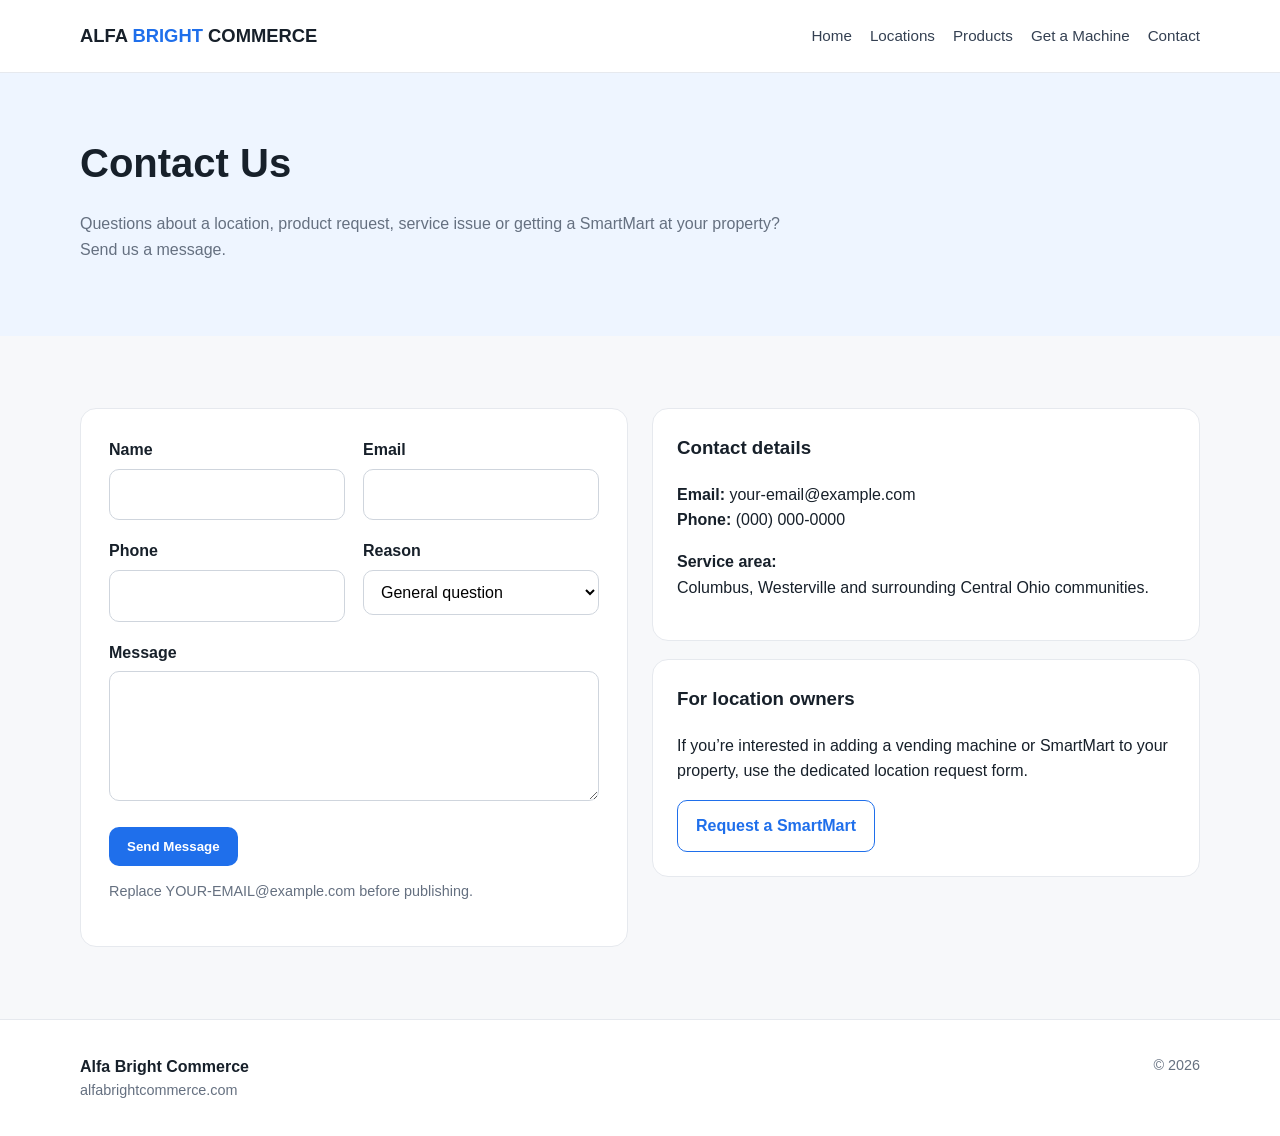
==== contact.html @ e9631b59 "Add files via upload" ====
<!doctype html><html lang="en"><head><meta charset="utf-8"><meta name="viewport" content="width=device-width,initial-scale=1"><title>Contact | Alfa Bright Commerce</title><link rel="stylesheet" href="styles.css"></head><body><header class="site-header"><div class="container nav"><a class="brand" href="index.html">ALFA <span>BRIGHT</span> COMMERCE</a><button class="menu-btn">☰</button><nav class="nav-links"><a href="index.html">Home</a><a href="locations.html">Locations</a><a href="products.html">Products</a><a href="get-a-machine.html">Get a Machine</a><a href="contact.html">Contact</a></nav></div></header><main><section class="page-hero"><div class="container"><h1>Contact Us</h1><p>Questions about a location, product request, service issue or getting a SmartMart at your property? Send us a message.</p></div></section><section class="section"><div class="container grid-2"><div class="form"><form action="https://formsubmit.co/info@alfabrightcommerce.com" method="POST"><div class="form-grid"><div class="field"><label>Name</label><input name="name" required></div><div class="field"><label>Email</label><input type="email" name="email" required></div><div class="field"><label>Phone</label><input name="phone"></div><div class="field"><label>Reason</label><select name="reason"><option>General question</option><option>Product request</option><option>Service issue</option><option>Business location inquiry</option></select></div><div class="field full"><label>Message</label><textarea name="message" required></textarea></div><div class="full"><button class="btn" type="submit">Send Message</button><p class="note">Replace YOUR-EMAIL@example.com before publishing.</p></div></div></form></div><div><div class="card"><h3>Contact details</h3><p><strong>Email:</strong> your-email@example.com<br><strong>Phone:</strong> (000) 000-0000</p><p><strong>Service area:</strong><br>Columbus, Westerville and surrounding Central Ohio communities.</p></div><div class="card" style="margin-top:18px"><h3>For location owners</h3><p>If you’re interested in adding a vending machine or SmartMart to your property, use the dedicated location request form.</p><a class="btn secondary" href="get-a-machine.html">Request a SmartMart</a></div></div></div></section></main><footer class="footer"><div class="container footer-grid"><div><strong>Alfa Bright Commerce</strong><div class="small">alfabrightcommerce.com</div></div><div class="small">© <span data-year></span></div></div></footer><script src="script.js"></script></body></html>
---- styles.css ----
:root{--bg:#f7f8fa;--card:#fff;--text:#17202a;--muted:#657080;--accent:#1f6feb;--accent2:#0f4fa8;--line:#e6e9ee;--success:#1f8f5f;--max:1120px}
*{box-sizing:border-box}body{margin:0;font-family:Arial,Helvetica,sans-serif;background:var(--bg);color:var(--text);line-height:1.6}a{color:inherit;text-decoration:none}img{max-width:100%;display:block}.container{width:min(92%,var(--max));margin:auto}.site-header{position:sticky;top:0;z-index:20;background:rgba(255,255,255,.96);border-bottom:1px solid var(--line);backdrop-filter:blur(8px)}.nav{display:flex;align-items:center;justify-content:space-between;min-height:72px;gap:20px}.brand{font-weight:800;font-size:1.15rem}.brand span{color:var(--accent)}.nav-links{display:flex;gap:18px;align-items:center}.nav-links a{font-size:.95rem;color:#344052}.nav-links a:hover{color:var(--accent)}.btn{display:inline-block;background:var(--accent);color:white;padding:12px 18px;border-radius:10px;font-weight:700;border:0;cursor:pointer}.btn:hover{background:var(--accent2)}.btn.secondary{background:white;color:var(--accent);border:1px solid var(--accent)}.hero{padding:88px 0 68px;background:linear-gradient(135deg,#eef5ff,#f8fbff)}.hero-grid{display:grid;grid-template-columns:1.2fr .8fr;gap:48px;align-items:center}.eyebrow{display:inline-block;color:var(--accent);font-weight:800;text-transform:uppercase;letter-spacing:.08em;font-size:.8rem;margin-bottom:12px}.hero h1{font-size:clamp(2.3rem,5vw,4.5rem);line-height:1.05;margin:0 0 18px}.hero p{font-size:1.12rem;color:var(--muted);max-width:680px}.hero-card{background:var(--card);border:1px solid var(--line);border-radius:18px;padding:28px;box-shadow:0 14px 40px rgba(20,50,90,.08)}.hero-card h3{margin-top:0}.checks{padding:0;list-style:none}.checks li{margin:10px 0}.checks li:before{content:'✓';color:var(--success);font-weight:800;margin-right:9px}.actions{display:flex;gap:12px;flex-wrap:wrap;margin-top:26px}.section{padding:72px 0}.section h2{font-size:2rem;margin:0 0 12px}.section-intro{color:var(--muted);max-width:720px;margin-bottom:32px}.grid-3{display:grid;grid-template-columns:repeat(3,1fr);gap:22px}.grid-2{display:grid;grid-template-columns:repeat(2,1fr);gap:24px}.card{background:var(--card);border:1px solid var(--line);border-radius:16px;padding:24px}.card h3{margin-top:0}.icon{font-size:2rem;margin-bottom:10px}.band{background:#101827;color:#fff}.band p{color:#c6cfdb}.stats{display:grid;grid-template-columns:repeat(3,1fr);gap:20px}.stat{padding:24px;border:1px solid rgba(255,255,255,.12);border-radius:14px}.stat strong{display:block;font-size:1.6rem}.page-hero{padding:58px 0;background:#eef5ff}.page-hero h1{font-size:2.5rem;margin:0 0 10px}.page-hero p{color:var(--muted);max-width:700px}.location-card,.product-card{background:#fff;border:1px solid var(--line);border-radius:16px;padding:22px}.pill{display:inline-block;padding:6px 10px;border-radius:999px;background:#eef5ff;color:var(--accent);font-size:.78rem;font-weight:700}.product-grid{display:grid;grid-template-columns:repeat(4,1fr);gap:18px}.form{background:#fff;border:1px solid var(--line);border-radius:16px;padding:28px}.form-grid{display:grid;grid-template-columns:1fr 1fr;gap:18px}.field label{display:block;font-weight:700;margin-bottom:6px}.field input,.field textarea,.field select{width:100%;padding:12px 13px;border:1px solid #cfd5dd;border-radius:10px;font:inherit;background:#fff}.field textarea{min-height:130px;resize:vertical}.full{grid-column:1/-1}.note{font-size:.9rem;color:var(--muted)}.footer{padding:34px 0;border-top:1px solid var(--line);background:#fff}.footer-grid{display:flex;justify-content:space-between;gap:20px;flex-wrap:wrap}.small{font-size:.9rem;color:var(--muted)}.menu-btn{display:none;background:none;border:0;font-size:1.4rem}
@media(max-width:850px){.hero-grid,.grid-3,.grid-2,.stats,.product-grid,.form-grid{grid-template-columns:1fr}.nav-links{display:none;position:absolute;top:72px;left:0;right:0;background:#fff;border-bottom:1px solid var(--line);padding:18px 4%;flex-direction:column;align-items:flex-start}.nav-links.open{display:flex}.menu-btn{display:block}.hero{padding-top:58px}.hero h1{font-size:2.6rem}.full{grid-column:auto}}
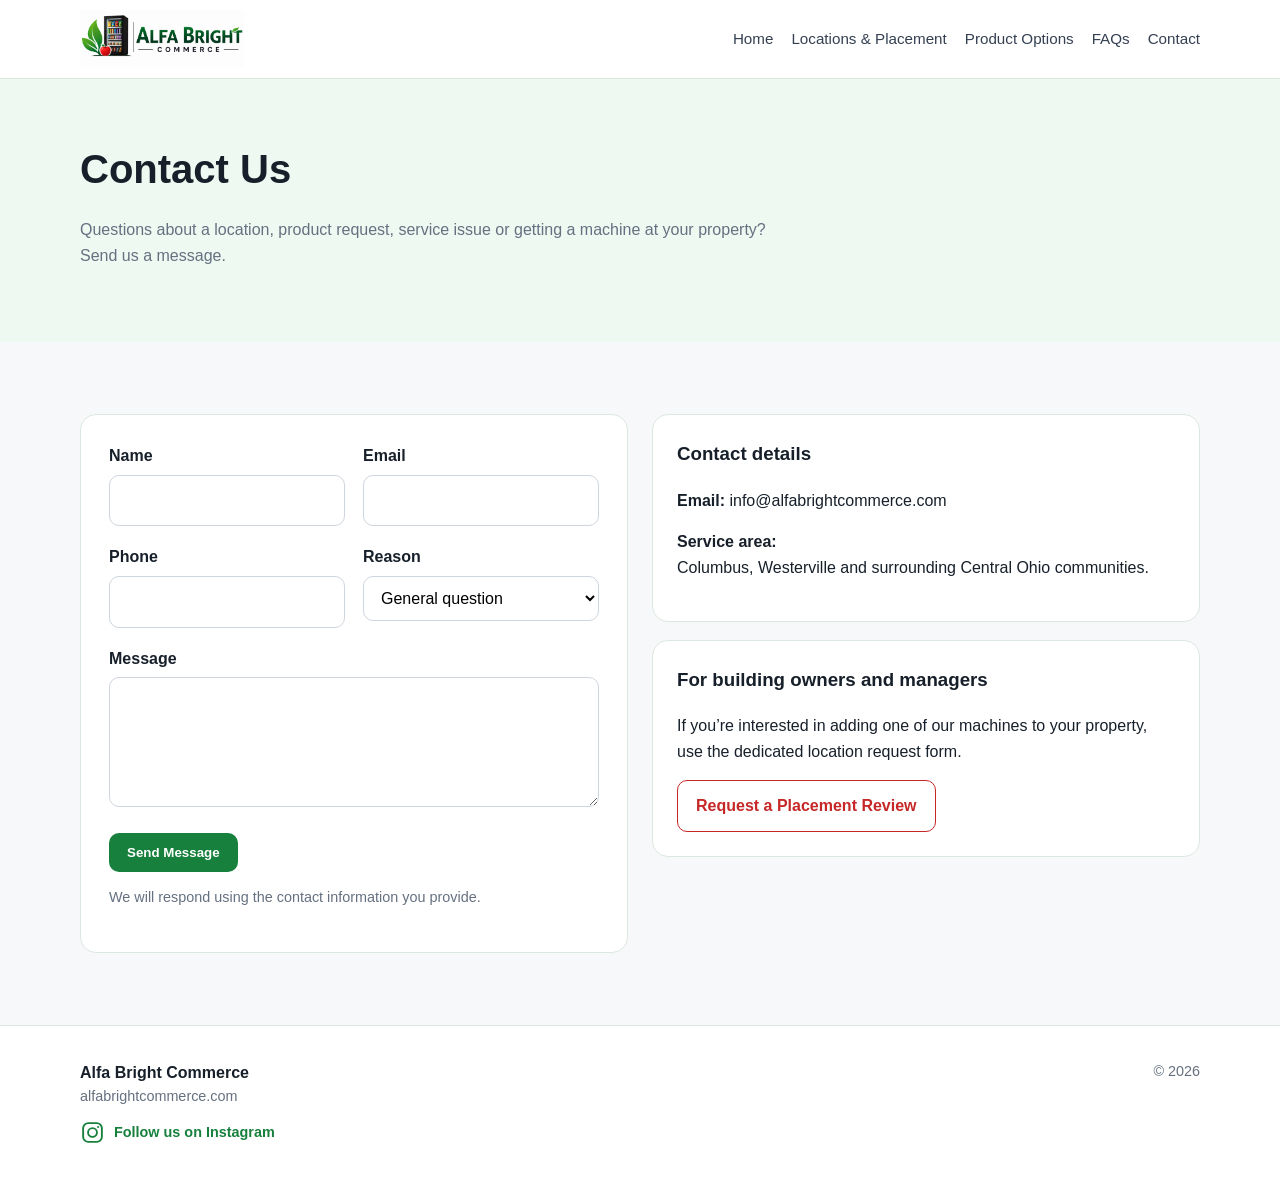
==== commit fe7426b1: "Publish completed Alfa Bright Commerce website" ====
--- a/contact.html
+++ b/contact.html
@@ -1 +1 @@
-<!doctype html><html lang="en"><head><meta charset="utf-8"><meta name="viewport" content="width=device-width,initial-scale=1"><title>Contact | Alfa Bright Commerce</title><link rel="stylesheet" href="styles.css"></head><body><header class="site-header"><div class="container nav"><a class="brand" href="index.html">ALFA <span>BRIGHT</span> COMMERCE</a><button class="menu-btn">☰</button><nav class="nav-links"><a href="index.html">Home</a><a href="locations.html">Locations</a><a href="products.html">Products</a><a href="get-a-machine.html">Get a Machine</a><a href="contact.html">Contact</a></nav></div></header><main><section class="page-hero"><div class="container"><h1>Contact Us</h1><p>Questions about a location, product request, service issue or getting a SmartMart at your property? Send us a message.</p></div></section><section class="section"><div class="container grid-2"><div class="form"><form action="https://formsubmit.co/info@alfabrightcommerce.com" method="POST"><div class="form-grid"><div class="field"><label>Name</label><input name="name" required></div><div class="field"><label>Email</label><input type="email" name="email" required></div><div class="field"><label>Phone</label><input name="phone"></div><div class="field"><label>Reason</label><select name="reason"><option>General question</option><option>Product request</option><option>Service issue</option><option>Business location inquiry</option></select></div><div class="field full"><label>Message</label><textarea name="message" required></textarea></div><div class="full"><button class="btn" type="submit">Send Message</button><p class="note">Replace YOUR-EMAIL@example.com before publishing.</p></div></div></form></div><div><div class="card"><h3>Contact details</h3><p><strong>Email:</strong> your-email@example.com<br><strong>Phone:</strong> (000) 000-0000</p><p><strong>Service area:</strong><br>Columbus, Westerville and surrounding Central Ohio communities.</p></div><div class="card" style="margin-top:18px"><h3>For location owners</h3><p>If you’re interested in adding a vending machine or SmartMart to your property, use the dedicated location request form.</p><a class="btn secondary" href="get-a-machine.html">Request a SmartMart</a></div></div></div></section></main><footer class="footer"><div class="container footer-grid"><div><strong>Alfa Bright Commerce</strong><div class="small">alfabrightcommerce.com</div></div><div class="small">© <span data-year></span></div></div></footer><script src="script.js"></script></body></html>
+<!doctype html><html lang="en"><head><meta charset="utf-8"><meta name="viewport" content="width=device-width,initial-scale=1"><title>Contact | Alfa Bright Commerce</title><link rel="stylesheet" href="styles.css?v=46"></head><body><header class="site-header"><div class="container nav"><a class="brand" href="index.html"><img src="alfa-bright-logo-products.png" alt="Alfa Bright Commerce"></a><button class="menu-btn">☰</button><nav class="nav-links"><a href="index.html">Home</a><a href="locations.html">Locations &amp; Placement</a><a href="products.html">Product Options</a><a href="faqs.html">FAQs</a><a href="contact.html">Contact</a></nav></div></header><main><section class="page-hero"><div class="container"><h1>Contact Us</h1><p>Questions about a location, product request, service issue or getting a machine at your property? Send us a message.</p></div></section><section class="section"><div class="container grid-2"><div class="form"><form action="https://formsubmit.co/info@alfabrightcommerce.com" method="POST"><div class="form-grid"><div class="field"><label>Name</label><input name="name" required></div><div class="field"><label>Email</label><input type="email" name="email" required></div><div class="field"><label>Phone</label><input name="phone"></div><div class="field"><label>Reason</label><select name="reason"><option>General question</option><option>Property placement inquiry</option><option>Service issue</option><option>Business location inquiry</option></select></div><div class="field full"><label>Message</label><textarea name="message" required></textarea></div><div class="full"><button class="btn" type="submit">Send Message</button><p class="note">We will respond using the contact information you provide.</p></div></div></form></div><div><div class="card"><h3>Contact details</h3><p><strong>Email:</strong> info@alfabrightcommerce.com</p><p><strong>Service area:</strong><br>Columbus, Westerville and surrounding Central Ohio communities.</p></div><div class="card" style="margin-top:18px"><h3>For building owners and managers</h3><p>If you’re interested in adding one of our machines to your property, use the dedicated location request form.</p><a class="btn secondary" href="locations.html#placement-request">Request a Placement Review</a></div></div></div></section></main><footer class="footer"><div class="container footer-grid"><div><strong>Alfa Bright Commerce</strong><div class="small">alfabrightcommerce.com</div></div><div class="small">© <span data-year></span></div></div></footer><script src="script.js?v=46"></script></body></html>
--- a/styles.css
+++ b/styles.css
@@ -1,3 +1,14 @@
-:root{--bg:#f7f8fa;--card:#fff;--text:#17202a;--muted:#657080;--accent:#1f6feb;--accent2:#0f4fa8;--line:#e6e9ee;--success:#1f8f5f;--max:1120px}
-*{box-sizing:border-box}body{margin:0;font-family:Arial,Helvetica,sans-serif;background:var(--bg);color:var(--text);line-height:1.6}a{color:inherit;text-decoration:none}img{max-width:100%;display:block}.container{width:min(92%,var(--max));margin:auto}.site-header{position:sticky;top:0;z-index:20;background:rgba(255,255,255,.96);border-bottom:1px solid var(--line);backdrop-filter:blur(8px)}.nav{display:flex;align-items:center;justify-content:space-between;min-height:72px;gap:20px}.brand{font-weight:800;font-size:1.15rem}.brand span{color:var(--accent)}.nav-links{display:flex;gap:18px;align-items:center}.nav-links a{font-size:.95rem;color:#344052}.nav-links a:hover{color:var(--accent)}.btn{display:inline-block;background:var(--accent);color:white;padding:12px 18px;border-radius:10px;font-weight:700;border:0;cursor:pointer}.btn:hover{background:var(--accent2)}.btn.secondary{background:white;color:var(--accent);border:1px solid var(--accent)}.hero{padding:88px 0 68px;background:linear-gradient(135deg,#eef5ff,#f8fbff)}.hero-grid{display:grid;grid-template-columns:1.2fr .8fr;gap:48px;align-items:center}.eyebrow{display:inline-block;color:var(--accent);font-weight:800;text-transform:uppercase;letter-spacing:.08em;font-size:.8rem;margin-bottom:12px}.hero h1{font-size:clamp(2.3rem,5vw,4.5rem);line-height:1.05;margin:0 0 18px}.hero p{font-size:1.12rem;color:var(--muted);max-width:680px}.hero-card{background:var(--card);border:1px solid var(--line);border-radius:18px;padding:28px;box-shadow:0 14px 40px rgba(20,50,90,.08)}.hero-card h3{margin-top:0}.checks{padding:0;list-style:none}.checks li{margin:10px 0}.checks li:before{content:'✓';color:var(--success);font-weight:800;margin-right:9px}.actions{display:flex;gap:12px;flex-wrap:wrap;margin-top:26px}.section{padding:72px 0}.section h2{font-size:2rem;margin:0 0 12px}.section-intro{color:var(--muted);max-width:720px;margin-bottom:32px}.grid-3{display:grid;grid-template-columns:repeat(3,1fr);gap:22px}.grid-2{display:grid;grid-template-columns:repeat(2,1fr);gap:24px}.card{background:var(--card);border:1px solid var(--line);border-radius:16px;padding:24px}.card h3{margin-top:0}.icon{font-size:2rem;margin-bottom:10px}.band{background:#101827;color:#fff}.band p{color:#c6cfdb}.stats{display:grid;grid-template-columns:repeat(3,1fr);gap:20px}.stat{padding:24px;border:1px solid rgba(255,255,255,.12);border-radius:14px}.stat strong{display:block;font-size:1.6rem}.page-hero{padding:58px 0;background:#eef5ff}.page-hero h1{font-size:2.5rem;margin:0 0 10px}.page-hero p{color:var(--muted);max-width:700px}.location-card,.product-card{background:#fff;border:1px solid var(--line);border-radius:16px;padding:22px}.pill{display:inline-block;padding:6px 10px;border-radius:999px;background:#eef5ff;color:var(--accent);font-size:.78rem;font-weight:700}.product-grid{display:grid;grid-template-columns:repeat(4,1fr);gap:18px}.form{background:#fff;border:1px solid var(--line);border-radius:16px;padding:28px}.form-grid{display:grid;grid-template-columns:1fr 1fr;gap:18px}.field label{display:block;font-weight:700;margin-bottom:6px}.field input,.field textarea,.field select{width:100%;padding:12px 13px;border:1px solid #cfd5dd;border-radius:10px;font:inherit;background:#fff}.field textarea{min-height:130px;resize:vertical}.full{grid-column:1/-1}.note{font-size:.9rem;color:var(--muted)}.footer{padding:34px 0;border-top:1px solid var(--line);background:#fff}.footer-grid{display:flex;justify-content:space-between;gap:20px;flex-wrap:wrap}.small{font-size:.9rem;color:var(--muted)}.menu-btn{display:none;background:none;border:0;font-size:1.4rem}
-@media(max-width:850px){.hero-grid,.grid-3,.grid-2,.stats,.product-grid,.form-grid{grid-template-columns:1fr}.nav-links{display:none;position:absolute;top:72px;left:0;right:0;background:#fff;border-bottom:1px solid var(--line);padding:18px 4%;flex-direction:column;align-items:flex-start}.nav-links.open{display:flex}.menu-btn{display:block}.hero{padding-top:58px}.hero h1{font-size:2.6rem}.full{grid-column:auto}}
+:root{--bg:#f7f8fa;--card:#fff;--text:#17202a;--muted:#657080;--accent:#17803d;--accent2:#0f5d30;--line:#dce8df;--success:#c62828;--red:#c62828;--max:1120px}
+*{box-sizing:border-box}html{scroll-behavior:smooth;scroll-padding-top:90px}body{margin:0;font-family:Arial,Helvetica,sans-serif;background:var(--bg);color:var(--text);line-height:1.6}a{color:inherit;text-decoration:none}img{max-width:100%;display:block}.container{width:min(92%,var(--max));margin:auto}.site-header{position:sticky;top:0;z-index:20;background:rgba(255,255,255,.96);border-bottom:1px solid var(--line);backdrop-filter:blur(8px)}.nav{display:flex;align-items:center;justify-content:space-between;min-height:78px;gap:20px}.brand{display:flex;align-items:center}.brand img{display:block;width:auto;height:58px;object-fit:contain}.nav-links{display:flex;gap:18px;align-items:center}.nav-links a{font-size:.95rem;color:#344052}.nav-links a:hover{color:var(--red)}.btn{display:inline-block;background:var(--accent);color:white;padding:12px 18px;border-radius:10px;font-weight:700;border:0;cursor:pointer}.btn:hover{background:var(--accent2)}.btn.secondary{background:white;color:var(--red);border:1px solid var(--red)}.hero{padding:88px 0 68px;background:linear-gradient(135deg,#edf9f1,#fff8f7)}.hero-grid{display:grid;grid-template-columns:1.2fr .8fr;gap:48px;align-items:center}.eyebrow{display:inline-block;color:var(--red);font-weight:800;text-transform:uppercase;letter-spacing:.08em;font-size:.8rem;margin-bottom:12px}.hero h1{font-size:clamp(2.3rem,5vw,4.5rem);line-height:1.05;margin:0 0 18px}.hero p{font-size:1.12rem;color:var(--muted);max-width:680px}.hero-card{background:var(--card);border:1px solid var(--line);border-radius:18px;padding:28px;box-shadow:0 14px 40px rgba(20,50,90,.08)}.hero-card h3{margin-top:0}.checks{padding:0;list-style:none}.checks li{margin:10px 0}.checks li:before{content:'✓';color:var(--success);font-weight:800;margin-right:9px}.actions{display:flex;gap:12px;flex-wrap:wrap;margin-top:26px}.section{padding:72px 0}.section h2{font-size:2rem;margin:0 0 12px}.section-intro{color:var(--muted);max-width:720px;margin-bottom:32px}.grid-3{display:grid;grid-template-columns:repeat(3,1fr);gap:22px}.grid-2{display:grid;grid-template-columns:repeat(2,1fr);gap:24px}.card{background:var(--card);border:1px solid var(--line);border-radius:16px;padding:24px}.card h3{margin-top:0}.icon{font-size:2rem;margin-bottom:10px}.band{background:#0d2d1d;color:#fff}.band p{color:#d5e5da}.stats{display:grid;grid-template-columns:repeat(3,1fr);gap:20px}.stat{padding:24px;border:1px solid rgba(255,255,255,.12);border-radius:14px}.stat strong{display:block;font-size:1.6rem}.page-hero{padding:58px 0;background:#edf9f1}.page-hero h1{font-size:2.5rem;margin:0 0 10px}.page-hero p{color:var(--muted);max-width:700px}.location-card,.product-card{background:#fff;border:1px solid var(--line);border-radius:16px;padding:22px}.pill{display:inline-block;padding:6px 10px;border-radius:999px;background:#edf9f1;color:var(--accent);font-size:.78rem;font-weight:700}.product-grid{display:grid;grid-template-columns:repeat(4,1fr);gap:18px}.form{background:#fff;border:1px solid var(--line);border-radius:16px;padding:28px}.form-grid{display:grid;grid-template-columns:1fr 1fr;gap:18px}.field label{display:block;font-weight:700;margin-bottom:6px}.field input,.field textarea,.field select{width:100%;padding:12px 13px;border:1px solid #cfd5dd;border-radius:10px;font:inherit;background:#fff}.field textarea{min-height:130px;resize:vertical}.full{grid-column:1/-1}.note{font-size:.9rem;color:var(--muted)}.footer{padding:34px 0;border-top:1px solid var(--line);background:#fff}.footer-grid{display:flex;justify-content:space-between;gap:20px;flex-wrap:wrap}.small{font-size:.9rem;color:var(--muted)}.menu-btn{display:none;background:none;border:0;font-size:1.4rem}
+.feature-list{display:grid;gap:14px;padding:0;list-style:none}.feature-list li{position:relative;padding-left:30px}.feature-list li:before{content:'✓';position:absolute;left:0;color:var(--success);font-weight:800}.steps{counter-reset:smart-step}.step{position:relative;padding:28px 24px 24px}.step:before{counter-increment:smart-step;content:counter(smart-step);display:grid;place-items:center;width:42px;height:42px;margin-bottom:16px;border-radius:50%;background:var(--accent);color:#fff;font-weight:800}.quote-band{text-align:center}.quote-band h2{max-width:850px;margin-left:auto;margin-right:auto}.cta-panel{background:linear-gradient(135deg,#edf9f1,#fff);border:1px solid #cfe6d6;border-radius:18px;padding:34px}.media-showcase{padding-top:42px}.smartmart-photo{width:100%;aspect-ratio:16/8;object-fit:cover;border-radius:20px;box-shadow:0 16px 45px rgba(20,50,90,.14)}.video-block{display:grid;grid-template-columns:.75fr 1.25fr;gap:32px;align-items:center;margin-top:42px}.video-frame{position:relative;aspect-ratio:16/9;overflow:hidden;border-radius:18px;background:#0d2d1d;box-shadow:0 14px 40px rgba(20,50,90,.14)}.video-frame iframe{position:absolute;inset:0;width:100%;height:100%;border:0}
+.easy-section{background:linear-gradient(135deg,#08271a,#153f29)}.step-heading{text-align:center;max-width:680px;margin:0 auto 38px}.step-heading h2{font-size:clamp(2.2rem,4vw,3.1rem)}.step-heading p{font-size:1.05rem}.steps-showcase{position:relative}.steps-showcase .step{min-height:260px;padding:32px;text-align:center;border:1px solid rgba(255,255,255,.16);background:linear-gradient(180deg,#fff,#f1f6ff);box-shadow:0 18px 40px rgba(0,0,0,.2);transition:transform .2s ease,box-shadow .2s ease}.steps-showcase .step:hover{transform:translateY(-6px);box-shadow:0 24px 50px rgba(0,0,0,.28)}.steps-showcase .step:before{position:absolute;top:-18px;left:50%;transform:translateX(-50%);width:48px;height:48px;border:4px solid #123c27;box-shadow:0 5px 18px rgba(31,111,235,.35)}.steps-showcase .step-icon{display:grid;place-items:center;width:64px;height:64px;margin:22px auto 16px;border-radius:18px;background:#e8f7ed;color:var(--accent);font-size:2rem;font-weight:800}.steps-showcase h3{font-size:1.55rem;margin-bottom:8px}.steps-showcase p{color:var(--muted)}
+.process-section{overflow:hidden;background:linear-gradient(180deg,#fff,#f3faf5)}.process-intro{text-align:center;max-width:680px;margin:0 auto 48px}.process-intro h2{font-size:clamp(2.15rem,4vw,3.25rem);line-height:1.1}.process-intro p{color:var(--muted);font-size:1.08rem}.process-flow{display:grid;grid-template-columns:1fr auto 1fr auto 1fr;gap:22px;align-items:center}.process-item{min-height:230px;padding:30px;border:1px solid #cfe6d6;border-radius:24px;background:rgba(255,255,255,.88);box-shadow:0 14px 35px rgba(31,72,125,.1)}.process-number{font-size:3.7rem;line-height:1;font-weight:900;letter-spacing:-.06em;color:#c7dfce}.process-label{display:block;margin-top:22px;color:var(--accent);font-size:.75rem;font-weight:800;text-transform:uppercase;letter-spacing:.12em}.process-item h3{margin:2px 0 5px;font-size:1.7rem}.process-item p{margin:0;color:var(--muted)}.process-arrow{display:grid;place-items:center;width:42px;height:42px;border-radius:50%;background:var(--accent);color:#fff;font-size:1.45rem;font-weight:800;box-shadow:0 8px 20px rgba(31,111,235,.28)}
+.process-art{height:168px;margin:8px 0 20px;display:flex;align-items:center;justify-content:center}.phone-art{position:relative;width:104px;height:168px;margin:8px auto 20px;border:7px solid #173f2a;border-radius:22px;background:#173f2a;box-shadow:0 15px 25px rgba(23,50,91,.22)}.phone-speaker{position:absolute;top:6px;width:31px;height:4px;border-radius:4px;background:#607c69}.phone-screen{display:flex;flex-direction:column;align-items:center;justify-content:center;gap:6px;width:100%;height:100%;border-radius:14px;background:linear-gradient(150deg,#eaf4ff,#fff);color:#165b33}.phone-screen strong{font-size:.56rem;letter-spacing:.08em}.qr-shape{display:grid;place-items:center;width:58px;height:58px;border:4px solid var(--accent);border-radius:8px;background:#fff;color:var(--accent);font-size:2.7rem;line-height:1}.phone-home{position:absolute;bottom:4px;width:20px;height:3px;border-radius:4px;background:#789080}.product-art{position:relative;gap:14px;align-items:flex-end}.chip-bag{display:flex;flex-direction:column;align-items:center;justify-content:center;width:92px;height:128px;border-radius:12px 12px 18px 18px;background:linear-gradient(145deg,#ffca28,#ff8f00);color:#173f2a;box-shadow:0 14px 24px rgba(172,103,0,.22);transform:rotate(-6deg);clip-path:polygon(5% 0,95% 0,100% 8%,96% 92%,90% 100%,10% 100%,4% 92%,0 8%)}.chip-bag span{font-size:.9rem;font-weight:900}.chip-bag b{font-size:2.2rem;color:#fff}.soda-bottle{position:relative;display:flex;align-items:center;justify-content:center;width:58px;height:125px;border-radius:17px 17px 20px 20px;background:linear-gradient(90deg,#e53935,#ff6659,#c62828);color:#fff;box-shadow:0 14px 24px rgba(143,29,26,.2);transform:rotate(5deg)}.soda-bottle:before{content:'';position:absolute;top:-19px;width:29px;height:22px;border-radius:6px 6px 2px 2px;background:#e53935}.soda-bottle span{position:absolute;top:-24px;width:32px;height:7px;border-radius:3px;background:#25334a}.soda-bottle b{writing-mode:vertical-rl;font-size:.72rem;letter-spacing:.12em}.enjoy-art{position:relative}.enjoy-face{display:grid;place-items:center;width:130px;height:130px;border-radius:50%;background:linear-gradient(145deg,#3ed18f,#159f69);box-shadow:0 16px 28px rgba(31,143,95,.25)}.enjoy-face span{display:grid;place-items:center;width:68px;height:68px;border:6px solid #fff;border-radius:50%;color:#fff;font-size:2.8rem;font-weight:900}.spark{position:absolute;color:#ffb300;font-size:1.7rem}.spark.one{top:4px;left:25px}.spark.two{right:20px;bottom:6px}.process-copy{text-align:center}
+.process-arrow{width:48px;height:48px;border:3px solid #fff;background:linear-gradient(145deg,#20a450,#126e35);box-shadow:0 9px 22px rgba(18,110,53,.3)}.process-arrow svg{width:25px;height:25px;fill:none;stroke:#fff;stroke-width:2.4;stroke-linecap:round;stroke-linejoin:round}
+.product-photo{width:auto;height:172px;max-width:100%;object-fit:contain;filter:drop-shadow(0 14px 14px rgba(20,35,55,.2))}
+.location-grid{display:grid;grid-template-columns:repeat(12,1fr);gap:20px}.location-grid .card{position:relative;overflow:hidden;min-height:220px;padding:26px;border-top:5px solid var(--accent);box-shadow:0 10px 28px rgba(18,74,39,.08);transition:transform .2s ease,box-shadow .2s ease}.location-grid .card:nth-child(-n+4){grid-column:span 3}.location-grid .card:nth-child(n+5){grid-column:span 3}.location-grid .card:nth-child(even){border-top-color:var(--red)}.location-grid .card:hover{transform:translateY(-5px);box-shadow:0 18px 38px rgba(18,74,39,.14)}.location-grid .icon{display:grid;place-items:center;width:54px;height:54px;border-radius:15px;background:#edf9f1;font-size:1.75rem}.location-grid .card:nth-child(even) .icon{background:#fff1f0}.location-grid h3{margin-top:14px}
+.faq-layout{display:grid;grid-template-columns:.72fr 1.28fr;gap:46px;align-items:start}.faq-intro{position:sticky;top:110px}.faq-intro p{color:var(--muted);margin-bottom:24px}.faq-list{display:grid;gap:14px}.faq-list details{overflow:hidden;background:#fff;border:1px solid var(--line);border-left:5px solid var(--accent);border-radius:14px;box-shadow:0 8px 24px rgba(18,74,39,.07)}.faq-list details:nth-child(even){border-left-color:var(--red)}.faq-list summary{position:relative;padding:20px 56px 20px 22px;cursor:pointer;list-style:none;font-weight:800}.faq-list summary::-webkit-details-marker{display:none}.faq-list summary:after{content:'+';position:absolute;right:20px;top:50%;display:grid;place-items:center;width:28px;height:28px;border-radius:50%;background:#edf9f1;color:var(--accent);font-size:1.25rem;transform:translateY(-50%)}.faq-list details[open] summary:after{content:'−';background:#fff1f0;color:var(--red)}.faq-list details p{margin:0;padding:0 22px 22px;color:var(--muted)}.faq-link{color:var(--accent);font-weight:800;text-decoration:underline;text-underline-offset:3px}.faq-link:hover{color:var(--red)}.faq-actions{justify-content:center}
+@media(max-width:1000px){.location-grid{grid-template-columns:repeat(2,1fr)}.location-grid .card:nth-child(n){grid-column:auto}}
+@media(max-width:850px){.hero-grid,.grid-3,.grid-2,.stats,.product-grid,.form-grid,.video-block,.faq-layout{grid-template-columns:1fr}.faq-intro{position:static}.nav-links{display:none;position:absolute;top:78px;left:0;right:0;background:#fff;border-bottom:1px solid var(--line);padding:18px 4%;flex-direction:column;align-items:flex-start}.nav-links.open{display:flex}.menu-btn{display:block}.hero{padding-top:58px}.hero h1{font-size:2.6rem}.full{grid-column:auto}.smartmart-photo{aspect-ratio:4/3}.steps-showcase{gap:34px}.process-flow{grid-template-columns:1fr;gap:14px}.process-item{min-height:auto}.process-arrow{transform:rotate(90deg);margin:auto}}
+.instagram-link{display:inline-flex;align-items:center;gap:9px;margin-top:12px;color:var(--accent);font-size:.9rem;font-weight:800}.instagram-link:hover{color:var(--red)}.instagram-link svg{width:25px;height:25px;fill:none;stroke:currentColor;stroke-width:1.8}.instagram-link .instagram-dot{fill:currentColor;stroke:none}
+@media(max-width:600px){.location-grid{grid-template-columns:1fr}.location-grid .card:last-child{grid-column:auto;width:100%}}
